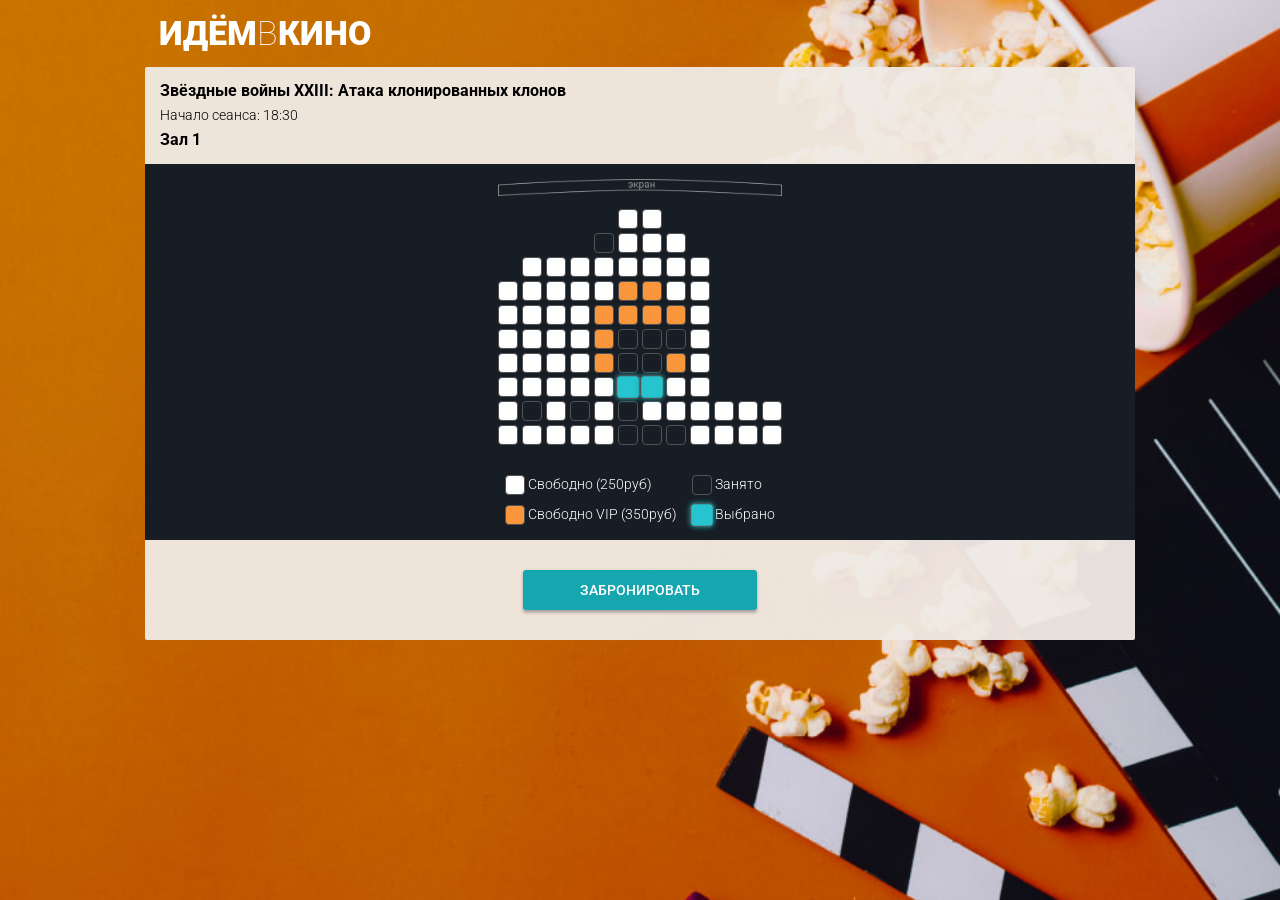
==== hall.html @ d6ee4f1b "Задание выполнено" ====
<!DOCTYPE html>
<html lang="ru">

<head>
  <meta charset="UTF-8">
  <meta name="viewport" content="width=device-width, initial-scale=1.0">
  <meta http-equiv="X-UA-Compatible" content="ie=edge">
  <title>ИдёмВКино</title>
  <script src="js/hall.js" defer></script>
  <link rel="stylesheet" href="css/normalize.css">
  <link rel="stylesheet" href="css/styles.css">
  <link href="https://fonts.googleapis.com/css?family=Roboto:100,300,400,500,700,900&amp;subset=cyrillic,cyrillic-ext,latin-ext" rel="stylesheet">
</head>

<body>
  <header class="page-header">
    <h1 class="page-header__title">Идём<span>в</span>кино</h1>
  </header>
  
  <main>
    <section class="buying">
      <div class="buying__info">
        <div class="buying__info-description">
          <h2 class="buying__info-title">Звёздные войны XXIII: Атака клонированных клонов</h2>
          <p class="buying__info-start">Начало сеанса: 18:30</p>
          <p class="buying__info-hall">Зал 1</p>          
        </div>
        <div class="buying__info-hint">
          <p>Тапните дважды,<br>чтобы увеличить</p>
        </div>
      </div>
      <div class="conf-step">
        <div class="conf-step__wrapper">
          <div class="conf-step__row">
            <span class="conf-step__chair conf-step__chair_disabled"></span><span class="conf-step__chair conf-step__chair_disabled"></span>
            <span class="conf-step__chair conf-step__chair_disabled"></span><span class="conf-step__chair conf-step__chair_disabled"></span>
              <span class="conf-step__chair conf-step__chair_disabled"></span><span class="conf-step__chair conf-step__chair_standart"></span>
              <span class="conf-step__chair conf-step__chair_standart"></span><span class="conf-step__chair conf-step__chair_disabled"></span>
              <span class="conf-step__chair conf-step__chair_disabled"></span><span class="conf-step__chair conf-step__chair_disabled"></span>
            <span class="conf-step__chair conf-step__chair_disabled"></span><span class="conf-step__chair conf-step__chair_disabled"></span>
            </div>  

            <div class="conf-step__row">
              <span class="conf-step__chair conf-step__chair_disabled"></span><span class="conf-step__chair conf-step__chair_disabled"></span>
              <span class="conf-step__chair conf-step__chair_disabled"></span><span class="conf-step__chair conf-step__chair_disabled"></span>
              <span class="conf-step__chair conf-step__chair_taken"></span><span class="conf-step__chair conf-step__chair_standart"></span>
              <span class="conf-step__chair conf-step__chair_standart"></span><span class="conf-step__chair conf-step__chair_standart"></span>
              <span class="conf-step__chair conf-step__chair_disabled"></span><span class="conf-step__chair conf-step__chair_disabled"></span>
              <span class="conf-step__chair conf-step__chair_disabled"></span><span class="conf-step__chair conf-step__chair_disabled"></span>
            </div>  

            <div class="conf-step__row">
              <span class="conf-step__chair conf-step__chair_disabled"></span><span class="conf-step__chair conf-step__chair_standart"></span>
              <span class="conf-step__chair conf-step__chair_standart"></span><span class="conf-step__chair conf-step__chair_standart"></span>
              <span class="conf-step__chair conf-step__chair_standart"></span><span class="conf-step__chair conf-step__chair_standart"></span>
              <span class="conf-step__chair conf-step__chair_standart"></span><span class="conf-step__chair conf-step__chair_standart"></span>
              <span class="conf-step__chair conf-step__chair_standart"></span><span class="conf-step__chair conf-step__chair_disabled"></span>
              <span class="conf-step__chair conf-step__chair_disabled"></span><span class="conf-step__chair conf-step__chair_disabled"></span>
            </div>  

            <div class="conf-step__row">
              <span class="conf-step__chair conf-step__chair_standart"></span><span class="conf-step__chair conf-step__chair_standart"></span>
              <span class="conf-step__chair conf-step__chair_standart"></span><span class="conf-step__chair conf-step__chair_standart"></span>
              <span class="conf-step__chair conf-step__chair_standart"></span><span class="conf-step__chair conf-step__chair_vip"></span>
              <span class="conf-step__chair conf-step__chair_vip"></span><span class="conf-step__chair conf-step__chair_standart"></span>
              <span class="conf-step__chair conf-step__chair_standart"></span><span class="conf-step__chair conf-step__chair_disabled"></span>
              <span class="conf-step__chair conf-step__chair_disabled"></span><span class="conf-step__chair conf-step__chair_disabled"></span>
            </div>  

            <div class="conf-step__row">
              <span class="conf-step__chair conf-step__chair_standart"></span><span class="conf-step__chair conf-step__chair_standart"></span>
              <span class="conf-step__chair conf-step__chair_standart"></span><span class="conf-step__chair conf-step__chair_standart"></span>
              <span class="conf-step__chair conf-step__chair_vip"></span><span class="conf-step__chair conf-step__chair_vip"></span>
              <span class="conf-step__chair conf-step__chair_vip"></span><span class="conf-step__chair conf-step__chair_vip"></span>
              <span class="conf-step__chair conf-step__chair_standart"></span><span class="conf-step__chair conf-step__chair_disabled"></span>
              <span class="conf-step__chair conf-step__chair_disabled"></span><span class="conf-step__chair conf-step__chair_disabled"></span>
            </div>  

            <div class="conf-step__row">
              <span class="conf-step__chair conf-step__chair_standart"></span><span class="conf-step__chair conf-step__chair_standart"></span>
              <span class="conf-step__chair conf-step__chair_standart"></span><span class="conf-step__chair conf-step__chair_standart"></span>
              <span class="conf-step__chair conf-step__chair_vip"></span><span class="conf-step__chair conf-step__chair_taken"></span>
              <span class="conf-step__chair conf-step__chair_taken"></span><span class="conf-step__chair conf-step__chair_taken"></span>
              <span class="conf-step__chair conf-step__chair_standart"></span><span class="conf-step__chair conf-step__chair_disabled"></span>
              <span class="conf-step__chair conf-step__chair_disabled"></span><span class="conf-step__chair conf-step__chair_disabled"></span>
            </div>  

            <div class="conf-step__row">
              <span class="conf-step__chair conf-step__chair_standart"></span><span class="conf-step__chair conf-step__chair_standart"></span>
              <span class="conf-step__chair conf-step__chair_standart"></span><span class="conf-step__chair conf-step__chair_standart"></span>
              <span class="conf-step__chair conf-step__chair_vip"></span><span class="conf-step__chair conf-step__chair_taken"></span>
              <span class="conf-step__chair conf-step__chair_taken"></span><span class="conf-step__chair conf-step__chair_vip"></span>
              <span class="conf-step__chair conf-step__chair_standart"></span><span class="conf-step__chair conf-step__chair_disabled"></span>
              <span class="conf-step__chair conf-step__chair_disabled"></span><span class="conf-step__chair conf-step__chair_disabled"></span>
            </div>  

            <div class="conf-step__row">
              <span class="conf-step__chair conf-step__chair_standart"></span><span class="conf-step__chair conf-step__chair_standart"></span>
              <span class="conf-step__chair conf-step__chair_standart"></span><span class="conf-step__chair conf-step__chair_standart"></span>
              <span class="conf-step__chair conf-step__chair_standart"></span><span class="conf-step__chair conf-step__chair_selected"></span>
              <span class="conf-step__chair conf-step__chair_selected"></span><span class="conf-step__chair conf-step__chair_standart"></span>
              <span class="conf-step__chair conf-step__chair_standart"></span><span class="conf-step__chair conf-step__chair_disabled"></span>
              <span class="conf-step__chair conf-step__chair_disabled"></span><span class="conf-step__chair conf-step__chair_disabled"></span>
            </div>  

            <div class="conf-step__row">
              <span class="conf-step__chair conf-step__chair_standart"></span><span class="conf-step__chair conf-step__chair_taken"></span>
              <span class="conf-step__chair conf-step__chair_standart"></span><span class="conf-step__chair conf-step__chair_taken"></span>
              <span class="conf-step__chair conf-step__chair_standart"></span><span class="conf-step__chair conf-step__chair_taken"></span>
              <span class="conf-step__chair conf-step__chair_standart"></span><span class="conf-step__chair conf-step__chair_standart"></span>
              <span class="conf-step__chair conf-step__chair_standart"></span><span class="conf-step__chair conf-step__chair_standart"></span>
              <span class="conf-step__chair conf-step__chair_standart"></span><span class="conf-step__chair conf-step__chair_standart"></span>
            </div>  

            <div class="conf-step__row">
              <span class="conf-step__chair conf-step__chair_standart"></span><span class="conf-step__chair conf-step__chair_standart"></span>
              <span class="conf-step__chair conf-step__chair_standart"></span><span class="conf-step__chair conf-step__chair_standart"></span>
              <span class="conf-step__chair conf-step__chair_standart"></span><span class="conf-step__chair conf-step__chair_taken"></span>
              <span class="conf-step__chair conf-step__chair_taken"></span><span class="conf-step__chair conf-step__chair_taken"></span>
              <span class="conf-step__chair conf-step__chair_standart"></span><span class="conf-step__chair conf-step__chair_standart"></span>
              <span class="conf-step__chair conf-step__chair_standart"></span><span class="conf-step__chair conf-step__chair_standart"></span>
            </div>
        </div>
        <div class="conf-step__legend">
          <div class="col">
            <p class="conf-step__legend-price"><span class="conf-step__chair conf-step__chair_standart"></span> Свободно (<span class="conf-step__legend-value price-standart">250</span>руб)</p>
            <p class="conf-step__legend-price"><span class="conf-step__chair conf-step__chair_vip"></span> Свободно VIP (<span class="conf-step__legend-value price-vip">350</span>руб)</p>            
          </div>
          <div class="col">
            <p class="conf-step__legend-price"><span class="conf-step__chair conf-step__chair_taken"></span> Занято</p>
            <p class="conf-step__legend-price"><span class="conf-step__chair conf-step__chair_selected"></span> Выбрано</p>                    
          </div>
        </div>
      </div>
      <button class="acceptin-button"  >Забронировать</button>
    </section>     
  </main>
  <script src="js/createRequest.js"></script>
  <script src="js/hall.js" defer></script>
</body>
</html>
---- css/styles.css ----
@charset "UTF-8";
* {
  margin: 0;
  padding: 0;
  box-sizing: border-box;
}

html {
  font-family: "Roboto", sans-serif;
  font-size: 62.5%;
}

body {
  background-image: url("../i/background.jpg");
  background-size: cover;
  background-attachment: fixed;
  background-position: right;
}

.page-header {
  padding: 1.4rem;
}

.page-header__title {
  margin: 0;
  font-weight: 900;
  font-size: 3.4rem;
  color: #FFFFFF;
  text-transform: uppercase;
}
.page-header__title span {
  font-weight: 100;
}

/* ~~~~~~~~~~~~ Главная ~~~~~~~~~~~~ */
.page-nav {
  position: sticky;
  top: 2px;
  padding-bottom: 1rem;
  display: flex;
  flex-wrap: nowrap;
  align-items: stretch;
  color: #000000;
  z-index: 10;
}
.page-nav .page-nav__day {
  flex-basis: calc(100% / 8);
  font-size: 1.2rem;
  padding: 1rem;
  background: rgba(255, 255, 255, 0.9);
  box-shadow: 0px 2px 2px rgba(0, 0, 0, 0.24), 0px 0px 2px rgba(0, 0, 0, 0.12);
  border-radius: 2px;
  text-decoration: none;
  color: #000000;
}
.page-nav .page-nav__day + .page-nav__day {
  margin-left: 1px;
}
.page-nav .page-nav__day .page-nav__day-week::after {
  content: ',';
}
.page-nav .page-nav__day .page-nav__day-number::before {
  content: ' ';
}
.page-nav .page-nav__day .page-nav__day-week, .page-nav .page-nav__day .page-nav__day-number {
  display: block;
}
.page-nav .page-nav__day_chosen {
  flex-grow: 1;
  background-color: #FFFFFF;
  font-weight: 700;
  transform: scale(1.1);
}
.page-nav .page-nav__day_weekend {
  color: #DE2121;
}
.page-nav .page-nav__day_next {
  text-align: center;
}
.page-nav .page-nav__day_next::before {
  content: '>';
  font-family: monospace;
  font-weight: 700;
  font-size: 2.4rem;
}
.page-nav .page-nav__day_today .page-nav__day-week::before {
  content: 'Сегодня';
  display: block;
}
.page-nav .page-nav__day_today .page-nav__day-week, .page-nav .page-nav__day_today .page-nav__day-number {
  display: inline;
}

.movie {
  position: relative;
  padding: 1.5rem;
  margin-top: 3rem;
  background: rgba(241, 235, 230, 0.95);
  color: #000000;
}
.movie .movie__info {
  display: flex;
}
.movie .movie__poster {
  position: relative;
  width: 12.5rem;
  height: 17.5rem;
  /*    left: 1.5rem;
      top: -1.5rem;*/
}
.movie .movie__poster .movie__poster-image {
  position: relative;
  top: -3rem;
  width: 12.5rem;
  height: 17.5rem;
}
.movie .movie__poster::after {
  content: '';
  display: block;
  position: absolute;
  right: -0.7rem;
  top: -3rem;
  border: 1.5rem solid transparent;
  border-bottom: 0 solid transparent;
  border-right: 0 solid transparent;
  border-left: 0.7rem solid #772720;
}
.movie .movie__description {
  flex-grow: 1;
  padding-left: 1.5rem;
}
.movie .movie__title {
  font-weight: 700;
  font-size: 1.6rem;
}
.movie .movie__synopsis {
  font-size: 1.4rem;
  margin-top: 1rem;
}
.movie .movie__data {
  font-size: 1.4rem;
  font-weight: 300;
  margin-top: 1rem;
}
.movie .movie-seances__hall + .movie-seances__hall {
  margin-top: 2rem;
}
.movie .movie-seances__hall .movie-seances__hall-title {
  font-weight: 700;
  font-size: 1.6rem;
}
.movie .movie-seances__hall .movie-seances__list {
  margin-top: 0.7rem;
  font-size: 0;
}
.movie .movie-seances__hall .movie-seances__time-block {
  display: inline-block;
  margin-bottom: 4px;
}
.movie .movie-seances__hall .movie-seances__time-block:nth-last-of-type(n + 1) {
  margin-right: 4px;
}
.movie .movie-seances__hall .movie-seances__time {
  display: block;
  padding: 8px;
  box-shadow: 0px 2px 2px rgba(0, 0, 0, 0.24), 0px 0px 2px rgba(0, 0, 0, 0.12);
  border-radius: 2px;
  background-color: #FFFFFF;
  color: #000000;
  text-decoration: none;
  font-size: 1.5rem;
}

/* ~~~~~~~~~~~~ Кинозал ~~~~~~~~~~~~ */
.acceptin-button {
  display: block;
  margin: 3rem auto 0;
  box-shadow: 0px 3px 3px rgba(0, 0, 0, 0.24), 0px 0px 3px rgba(0, 0, 0, 0.12);
  border-radius: 3px;
  border: none;
  padding: 12px 57px;
  text-transform: uppercase;
  font-weight: 500;
  font-size: 1.4rem;
  background-color: #16A6AF;
  color: #FFFFFF;
}

.buying {
  background-color: rgba(241, 235, 230, 0.95);
  padding-bottom: 3rem;
}

.buying__info {
  display: flex;
  align-items: center;
  justify-content: space-between;
  padding: 1.5rem;
}
.buying__info .buying__info-description {
  padding-right: 1.5rem;
}
.buying__info .buying__info-title, .buying__info .buying__info-hall {
  font-size: 1.6rem;
  font-weight: 700;
}
.buying__info .buying__info-start {
  font-size: 1.4rem;
  font-weight: 300;
  margin: 0.7rem 0;
}
.buying__info .buying__info-hint {
  position: relative;
  font-weight: 300;
  font-size: 1.4rem;
  text-align: center;
}
.buying__info .buying__info-hint p {
  position: relative;
  width: 10rem;
}
.buying__info .buying__info-hint p::before {
  content: '';
  position: absolute;
  left: -1rem;
  top: calc(50% - 1.6rem);
  display: block;
  width: 2.4rem;
  height: 3.2rem;
  background-image: url(../i/hint.png);
  background-size: 2.4rem 3.2rem;
}

.conf-step {
  text-align: center;
  background-color: #171D24;
  padding: 1.5rem 3rem 1.5rem;
}

.conf-step__wrapper {
  font-size: 0;
  display: inline-block;
  background-image: url(../i/screen.png);
  background-position: top;
  background-repeat: no-repeat;
  background-size: 100%;
  padding-top: 3rem;
}
.conf-step__wrapper::before {
  content: '';
}

.conf-step__row + .conf-step__row {
  margin-top: 4px;
}

.conf-step__chair {
  display: inline-block;
  vertical-align: middle;
  width: 2rem;
  height: 2rem;
  border: 1px solid #525252;
  box-sizing: border-box;
  border-radius: 4px;
}
.conf-step__chair:not(:first-of-type) {
  margin-left: 4px;
}

.conf-step__chair_disabled {
  opacity: 0;
}

.conf-step__chair_standart {
  background-color: #FFFFFF;
}

.conf-step__chair_vip {
  background-color: #F9953A;
}

.conf-step__chair_taken {
  background-color: transparent;
}

.conf-step__chair_selected {
  background-color: #25C4CE;
  box-shadow: 0px 0px 4px #16A6AF;
  transform: scale(1.2);
}

.conf-step__legend {
  padding-top: 3rem;
  font-size: 1.4rem;
  font-weight: 300;
  color: #FFFFFF;
  display: flex;
  flex-wrap: nowrap;
  text-align: left;
}
.conf-step__legend .col {
  max-width: 25rem;
}
.conf-step__legend .col:first-of-type {
  padding-right: 1.5rem;
  margin-left: auto;
}
.conf-step__legend .col:last-of-type {
  margin-right: auto;
}
.conf-step__legend .conf-step__legend-price + .conf-step__legend-price {
  margin-top: 1rem;
}

/* ~~~~~~~~~~~~ Билет ~~~~~~~~~~~~ */
.tichet__check, .ticket__info-wrapper {
  padding-left: 1.5rem;
  padding-right: 1.5rem;
  background-color: rgba(241, 235, 230, 0.95);
}

.tichet__check {
  position: relative;
  padding-top: 2.5rem;
  padding-bottom: 2.5rem;
}
.tichet__check::before {
  content: '';
  display: block;
  position: absolute;
  top: -3px;
  left: 0;
  right: 0;
  height: 3px;
  background-image: url(../i/border-top.png);
  background-size: 10px 3px;
}
.tichet__check::after {
  content: '';
  display: block;
  position: absolute;
  bottom: -3px;
  left: 0;
  right: 0;
  height: 3px;
  background-image: url(../i/border-bottom.png);
  background-size: 10px 3px;
}

.ticket__info-wrapper {
  position: relative;
  margin-top: 6px;
  padding-top: 2rem;
  padding-bottom: 3rem;
}
.ticket__info-wrapper::before {
  content: '';
  display: block;
  position: absolute;
  top: -3px;
  left: 0;
  right: 0;
  height: 3px;
  background-image: url(../i/border-top.png);
  background-size: 10px 3px;
}
.ticket__info-wrapper::after {
  content: '';
  display: block;
  position: absolute;
  bottom: -3px;
  left: 0;
  right: 0;
  height: 3px;
  background-image: url(../i/border-bottom.png);
  background-size: 10px 3px;
}

.ticket__check-title {
  font-weight: 700;
  font-size: 2.2rem;
  text-transform: uppercase;
  color: #C76F00;
}

.ticket__info {
  font-size: 1.6rem;
  color: #000000;
}
.ticket__info + .ticket__info {
  margin-top: 1rem;
}

.ticket__details {
  font-weight: 700;
}

.ticket__hint {
  font-weight: 300;
  font-size: 1.4rem;
  margin-top: 3rem;
}
.ticket__hint + .ticket__hint {
  margin-top: 1rem;
}

.ticket__info-qr {
  display: block;
  margin: 3rem auto 0;
  width: 20rem;
  height: 20rem;
}

@media screen and (min-width: 479px) {
  .page-nav .page-nav__day {
    padding: 1rem 2rem;
  }
}
@media screen and (min-width: 990px) {
  .page-header, nav, main {
    width: 990px;
    margin: auto;
  }

  .movie, .buying {
    border-radius: 2px;
  }

  .buying__info-hint {
    display: none;
  }
}

/*================================================================*/

.movie .movie-seances__hall .acceptin-button-disabled {
 background-color: #888888;
 pointer-events: none
}

.acceptin-button:disabled {
  background-color: #888888;
  pointer-events: none
}

@media(max-width: 320px) {
  .movie .movie__info {
    display: flex;
    flex-direction: column;
  }
  .movie .movie__poster {
    position: relative;
    height: auto;
    width: 50%;
    margin: auto;
  }
  .movie .movie__poster .movie__poster-image {
    position: relative;
    top: -3rem;
    height: auto;
    width: 100%;
  }
  .movie .movie__description {
    flex-grow: 1;
    padding-left: 0;
    margin-bottom: 3rem;
  }
}
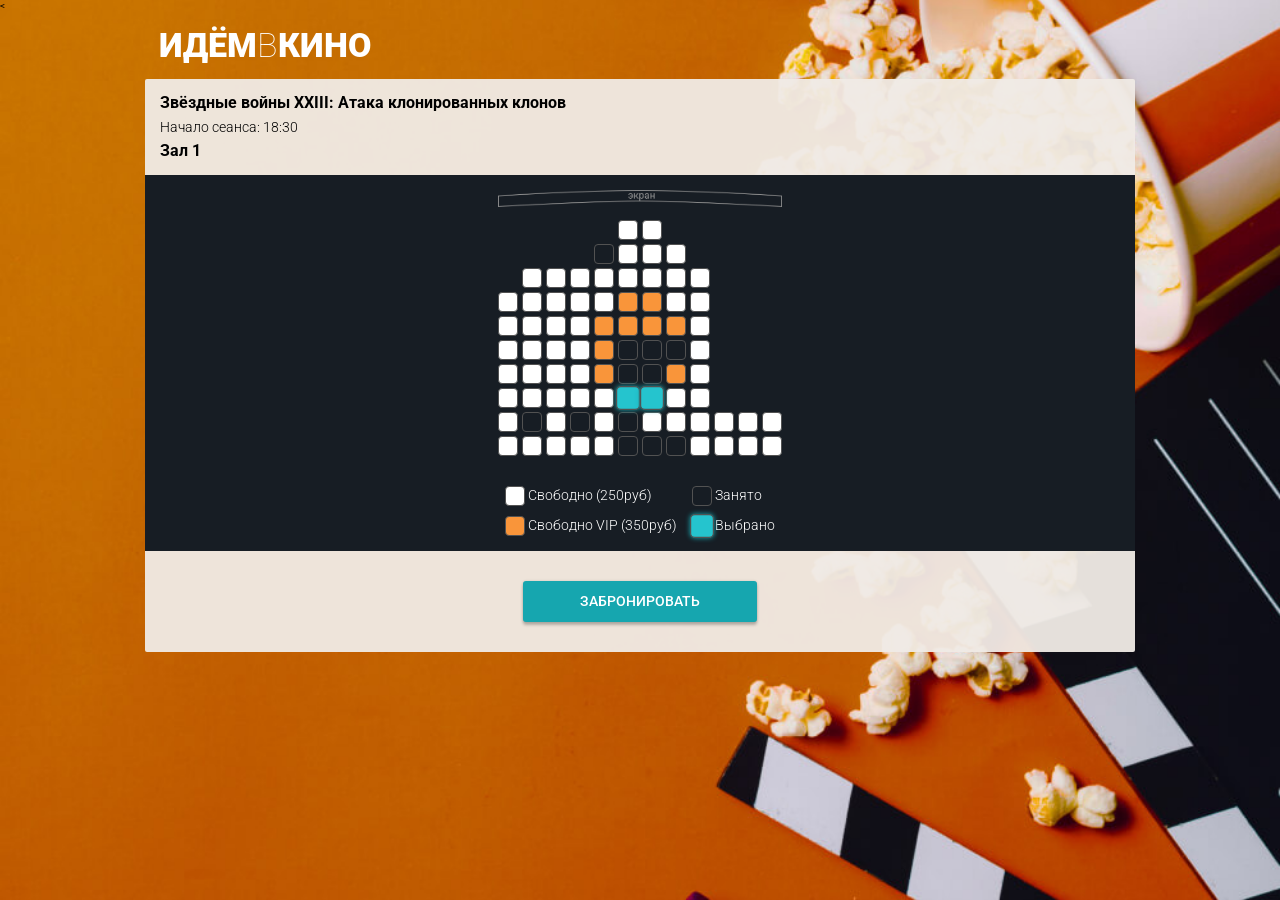
==== commit 49c23aca: "Исправления 05.07.2023 v1.2" ====
--- a/hall.html
+++ b/hall.html
@@ -5,8 +5,10 @@
   <meta charset="UTF-8">
   <meta name="viewport" content="width=device-width, initial-scale=1.0">
   <meta http-equiv="X-UA-Compatible" content="ie=edge">
-  <title>ИдёмВКино</title>
-  <script src="js/hall.js" defer></script>
+  <title>ИдёмВКино</title>   
+
+  <<!-- 05.07.2023 Удалена дублирующая строка (<script src="js/hall.js" defer></script>)--> 
+  
   <link rel="stylesheet" href="css/normalize.css">
   <link rel="stylesheet" href="css/styles.css">
   <link href="https://fonts.googleapis.com/css?family=Roboto:100,300,400,500,700,900&amp;subset=cyrillic,cyrillic-ext,latin-ext" rel="stylesheet">
